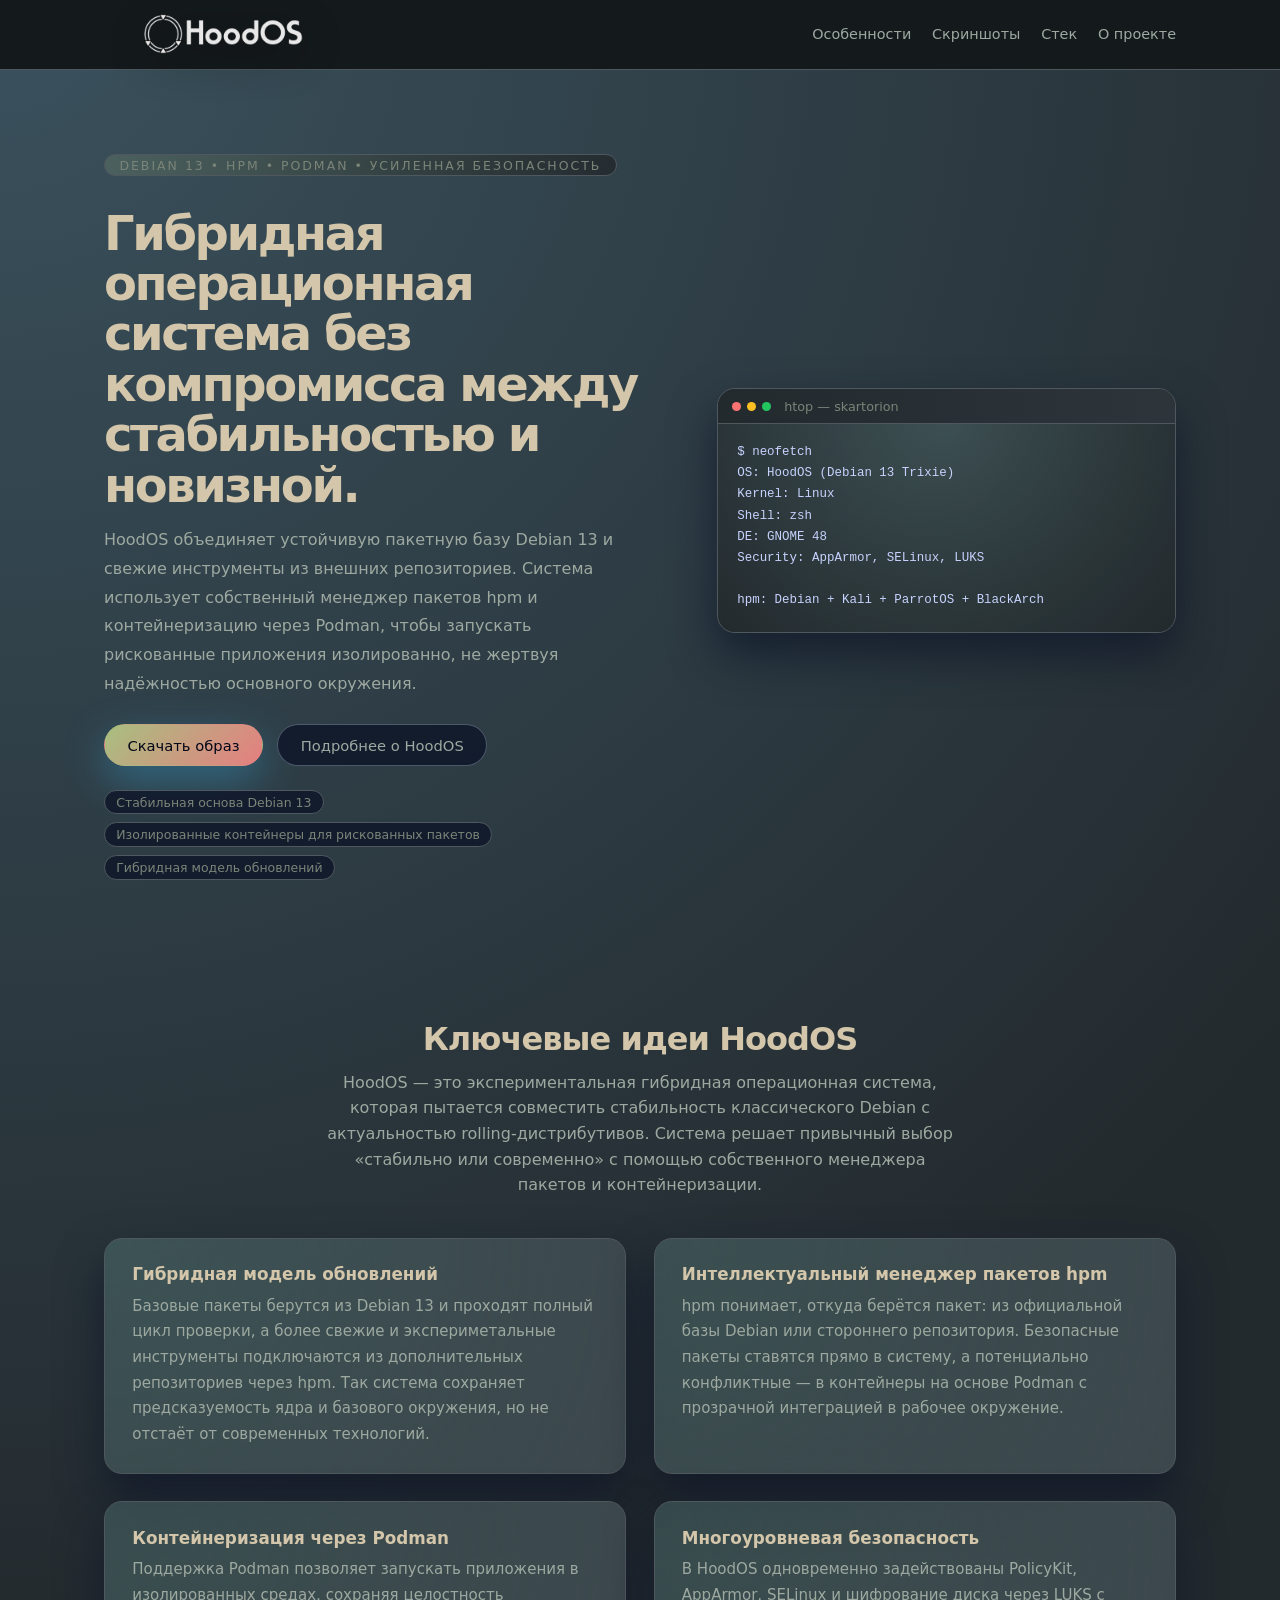
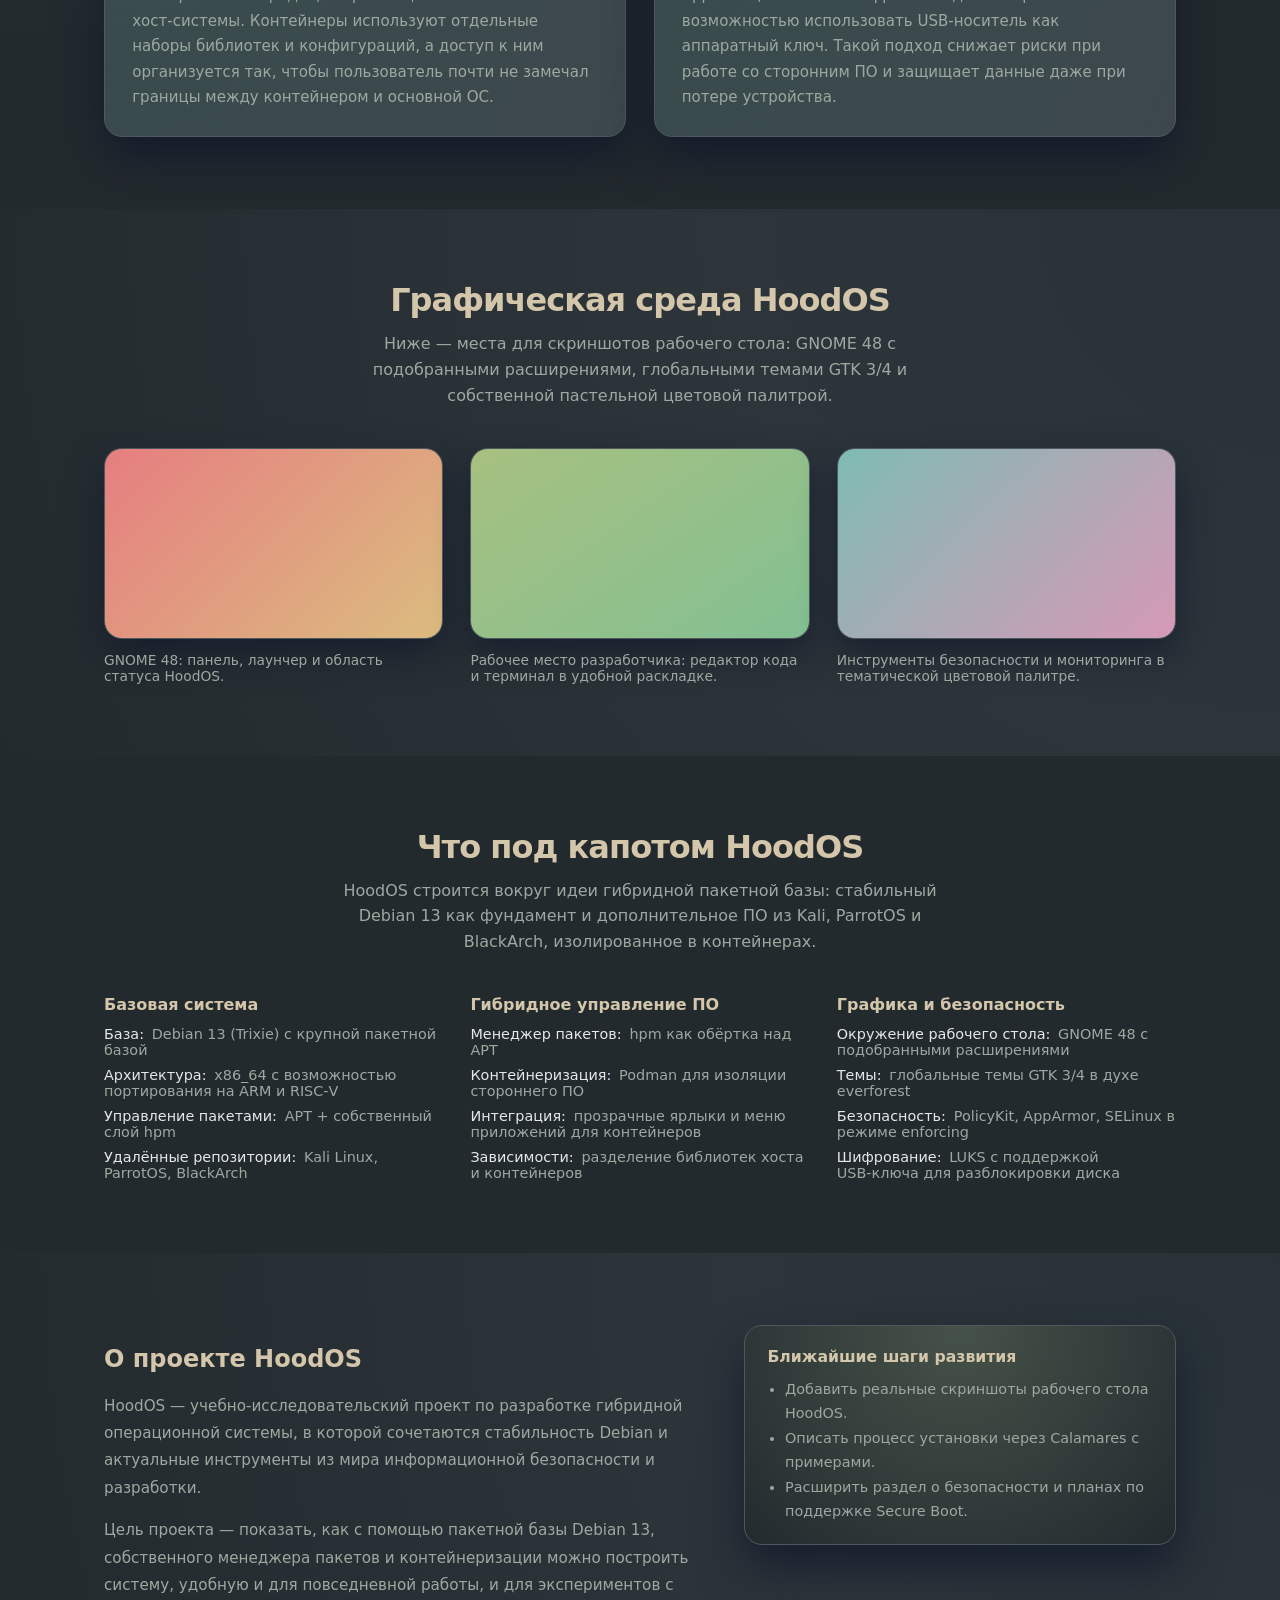
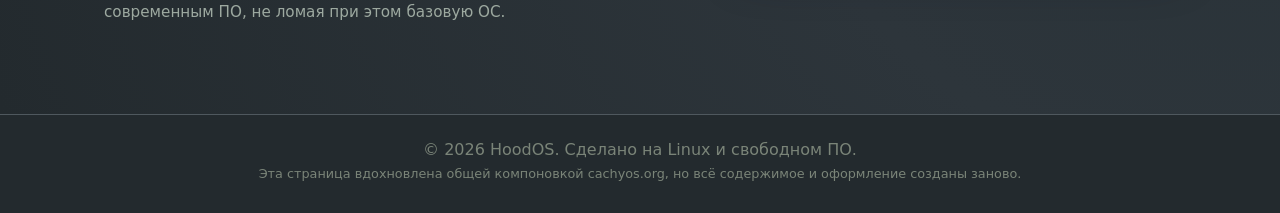
==== index.html @ 3ac6941f "Add HoodOS landing page and assets Made-with: Cursor" ====
<!DOCTYPE html>
<html lang="ru">
  <head>
    <meta charset="UTF-8" />
    <meta name="viewport" content="width=device-width, initial-scale=1" />
    <title>HoodOS • Гибридная операционная система</title>
    <meta
      name="description"
      content="HoodOS – гибридная операционная система на базе Debian 13 с собственным пакетным менеджером hpm, контейнеризацией через Podman и усиленной безопасностью."
    />
    <link rel="stylesheet" href="styles.css" />
  </head>
  <body>
    <header class="site-header">
      <div class="container header-inner">
        <div class="header-splash">
          <img
            src="media/hoodos-plymouth-splash.png"
            alt=""
            class="header-splash-image"
          />
        </div>
        <nav class="nav">
          <a href="#features" class="nav-link">Особенности</a>
          <a href="#screenshots" class="nav-link">Скриншоты</a>
          <a href="#stack" class="nav-link">Стек</a>
          <a href="#about" class="nav-link">О проекте</a>
        </nav>
      </div>
    </header>

    <main id="top">
      <!-- Hero -->
      <section class="section hero">
        <div class="container hero-grid">
          <div class="hero-copy">
            <p class="eyebrow">Debian 13 • hpm • Podman • усиленная безопасность</p>
            <h1>Гибридная операционная система без компромисса между стабильностью и новизной.</h1>
            <p class="lead">
              HoodOS объединяет устойчивую пакетную базу Debian 13 и свежие инструменты из внешних
              репозиториев. Система использует собственный менеджер пакетов hpm и контейнеризацию через
              Podman, чтобы запускать рискованные приложения изолированно, не жертвуя надёжностью основного
              окружения.
            </p>
            <div class="hero-actions">
              <a
                href="https://drive.google.com/uc?export=download&amp;id=16sUwLOO0Hw0hwD71aBhvVkX9TnULc65E"
                class="btn primary"
              >
                Скачать образ
              </a>
              <a href="#about" class="btn ghost">Подробнее о HoodOS</a>
            </div>
            <ul class="hero-pills">
              <li>Стабильная основа Debian 13</li>
              <li>Изолированные контейнеры для рискованных пакетов</li>
              <li>Гибридная модель обновлений</li>
            </ul>
          </div>

          <div class="hero-preview">
            <div class="glass-card hero-window">
              <div class="window-header">
                <span class="dot red"></span>
                <span class="dot amber"></span>
                <span class="dot green"></span>
                <span class="window-title">htop — skartorion</span>
              </div>
              <div class="window-body">
                <pre><code>$ neofetch
OS: HoodOS (Debian 13 Trixie)
Kernel: Linux
Shell: zsh
DE: GNOME 48
Security: AppArmor, SELinux, LUKS

hpm: Debian + Kali + ParrotOS + BlackArch</code></pre>
              </div>
            </div>
          </div>
        </div>
      </section>

      <!-- Features -->
      <section id="features" class="section">
        <div class="container">
          <header class="section-header">
            <h2>Ключевые идеи HoodOS</h2>
            <p>
              HoodOS — это экспериментальная гибридная операционная система, которая пытается совместить
              стабильность классического Debian с актуальностью rolling‑дистрибутивов. Система решает
              привычный выбор «стабильно или современно» с помощью собственного менеджера пакетов и
              контейнеризации.
            </p>
          </header>
          <div class="grid features-grid">
            <article class="feature-card glass-card">
              <h3>Гибридная модель обновлений</h3>
              <p>
                Базовые пакеты берутся из Debian 13 и проходят полный цикл проверки, а более свежие и
                экспериметальные инструменты подключаются из дополнительных репозиториев через hpm. Так
                система сохраняет предсказуемость ядра и базового окружения, но не отстаёт от современных
                технологий.
              </p>
            </article>
            <article class="feature-card glass-card">
              <h3>Интеллектуальный менеджер пакетов hpm</h3>
              <p>
                hpm понимает, откуда берётся пакет: из официальной базы Debian или стороннего репозитория.
                Безопасные пакеты ставятся прямо в систему, а потенциально конфликтные — в контейнеры на
                основе Podman с прозрачной интеграцией в рабочее окружение.
              </p>
            </article>
            <article class="feature-card glass-card">
              <h3>Контейнеризация через Podman</h3>
              <p>
                Поддержка Podman позволяет запускать приложения в изолированных средах, сохраняя целостность
                хост‑системы. Контейнеры используют отдельные наборы библиотек и конфигураций, а доступ к
                ним организуется так, чтобы пользователь почти не замечал границы между контейнером и
                основной ОС.
              </p>
            </article>
            <article class="feature-card glass-card">
              <h3>Многоуровневая безопасность</h3>
              <p>
                В HoodOS одновременно задействованы PolicyKit, AppArmor, SELinux и шифрование диска через
                LUKS с возможностью использовать USB‑носитель как аппаратный ключ. Такой подход снижает
                риски при работе со сторонним ПО и защищает данные даже при потере устройства.
              </p>
            </article>
          </div>
        </div>
      </section>

      <!-- Screenshots / gallery -->
      <section id="screenshots" class="section section-alt">
        <div class="container">
          <header class="section-header">
            <h2>Графическая среда HoodOS</h2>
            <p>
              Ниже — места для скриншотов рабочего стола: GNOME 48 с подобранными расширениями, глобальными
              темами GTK 3/4 и собственной пастельной цветовой палитрой.
            </p>
          </header>
          <div class="grid gallery-grid">
            <figure class="screenshot-card">
              <div class="screenshot-placeholder gradient-1"></div>
              <figcaption>GNOME 48: панель, лаунчер и область статуса HoodOS.</figcaption>
            </figure>
            <figure class="screenshot-card">
              <div class="screenshot-placeholder gradient-2"></div>
              <figcaption>Рабочее место разработчика: редактор кода и терминал в удобной раскладке.</figcaption>
            </figure>
            <figure class="screenshot-card">
              <div class="screenshot-placeholder gradient-3"></div>
              <figcaption>Инструменты безопасности и мониторинга в тематической цветовой палитре.</figcaption>
            </figure>
          </div>
        </div>
      </section>

      <!-- Stack -->
      <section id="stack" class="section">
        <div class="container">
          <header class="section-header">
            <h2>Что под капотом HoodOS</h2>
            <p>
              HoodOS строится вокруг идеи гибридной пакетной базы: стабильный Debian 13 как фундамент и
              дополнительное ПО из Kali, ParrotOS и BlackArch, изолированное в контейнерах.
            </p>
          </header>
          <div class="grid stack-grid">
            <div class="stack-column">
              <h3>Базовая система</h3>
              <ul class="stack-list">
                <li><span>База:</span> Debian 13 (Trixie) с крупной пакетной базой</li>
                <li><span>Архитектура:</span> x86_64 с возможностью портирования на ARM и RISC‑V</li>
                <li><span>Управление пакетами:</span> APT + собственный слой hpm</li>
                <li><span>Удалённые репозитории:</span> Kali Linux, ParrotOS, BlackArch</li>
              </ul>
            </div>
            <div class="stack-column">
              <h3>Гибридное управление ПО</h3>
              <ul class="stack-list">
                <li><span>Менеджер пакетов:</span> hpm как обёртка над APT</li>
                <li><span>Контейнеризация:</span> Podman для изоляции стороннего ПО</li>
                <li><span>Интеграция:</span> прозрачные ярлыки и меню приложений для контейнеров</li>
                <li><span>Зависимости:</span> разделение библиотек хоста и контейнеров</li>
              </ul>
            </div>
            <div class="stack-column">
              <h3>Графика и безопасность</h3>
              <ul class="stack-list">
                <li><span>Окружение рабочего стола:</span> GNOME 48 с подобранными расширениями</li>
                <li><span>Темы:</span> глобальные темы GTK 3/4 в духе everforest</li>
                <li><span>Безопасность:</span> PolicyKit, AppArmor, SELinux в режиме enforcing</li>
                <li><span>Шифрование:</span> LUKS с поддержкой USB‑ключа для разблокировки диска</li>
              </ul>
            </div>
          </div>
        </div>
      </section>

      <!-- About / footer CTA -->
      <section id="about" class="section section-alt">
        <div class="container about-grid">
          <div>
            <h2>О проекте HoodOS</h2>
            <p>
              HoodOS — учебно‑исследовательский проект по разработке гибридной операционной системы, в
              которой сочетаются стабильность Debian и актуальные инструменты из мира информационной
              безопасности и разработки.
            </p>
            <p>
              Цель проекта — показать, как с помощью пакетной базы Debian 13, собственного менеджера пакетов
              и контейнеризации можно построить систему, удобную и для повседневной работы, и для
              экспериментов с современным ПО, не ломая при этом базовую ОС.
            </p>
          </div>
          <div class="about-side">
            <div class="glass-card note-card">
              <h3>Ближайшие шаги развития</h3>
              <ul>
                <li>Добавить реальные скриншоты рабочего стола HoodOS.</li>
                <li>Описать процесс установки через Calamares с примерами.</li>
                <li>Расширить раздел о безопасности и планах по поддержке Secure Boot.</li>
              </ul>
            </div>
          </div>
        </div>
      </section>
    </main>

    <footer class="site-footer">
      <div class="container footer-inner">
        <p class="muted">
          &copy; <span id="year"></span> HoodOS. Сделано на Linux и свободном ПО.
        </p>
        <p class="muted small">
          Эта страница вдохновлена общей компоновкой cachyos.org, но всё содержимое и оформление созданы
          заново.
        </p>
      </div>
    </footer>

    <script>
      // Keep the footer year up to date.
      const yearEl = document.getElementById("year");
      if (yearEl) yearEl.textContent = new Date().getFullYear().toString();
    </script>
  </body>
</html>
---- styles.css ----
/* 
  Skartorion landing page
  Simple, modern layout inspired by cachyos.org but fully custom.
*/

:root {
  --bg: #232a2e;
  --bg-alt: #2d353b;
  --surface: #343f44;
  --surface-soft: #3d484d;
  --accent: #a7c080;
  --accent-soft: rgba(167, 192, 128, 0.18);
  --accent-strong: #e67e80;
  --border-subtle: rgba(148, 163, 184, 0.3);
  --text: #d3c6aa;
  --text-soft: #9da9a0;
  --text-muted: #7a8478;
  --radius-lg: 18px;
  --radius-md: 12px;
  --radius-pill: 999px;
  --shadow-soft: 0 22px 45px rgba(15, 23, 42, 0.75);
  --shadow-subtle: 0 16px 35px rgba(15, 23, 42, 0.65);
  --max-width: 1120px;
  --transition-fast: 160ms ease-out;
}

*,
*::before,
*::after {
  box-sizing: border-box;
}

html,
body {
  margin: 0;
  padding: 0;
}

body {
  min-height: 100vh;
  font-family: system-ui, -apple-system, BlinkMacSystemFont, "SF Pro Text", "Segoe UI",
    sans-serif;
  background: radial-gradient(circle at top left, #3a515d 0, var(--bg) 45%, #232a2e 100%);
  color: var(--text);
  -webkit-font-smoothing: antialiased;
  text-rendering: optimizeLegibility;
}

a {
  color: inherit;
  text-decoration: none;
}

img {
  max-width: 100%;
  display: block;
}

.container {
  width: 100%;
  max-width: var(--max-width);
  margin: 0 auto;
  padding: 0 1.5rem;
}

.section {
  padding: 4.5rem 0;
}

.section-alt {
  background: radial-gradient(circle at top right, #3a515d33 0, var(--bg-alt) 40%, #232a2e 100%);
}

.section-header {
  max-width: 640px;
  margin: 0 auto 2.5rem;
  text-align: center;
}

.section-header h2 {
  font-size: clamp(1.7rem, 1.2rem + 1vw, 2rem);
  letter-spacing: -0.03em;
  margin: 0 0 0.75rem;
}

.section-header p {
  margin: 0;
  color: var(--text-soft);
  line-height: 1.6;
}

/* Header */

.site-header {
  position: sticky;
  top: 0;
  z-index: 20;
  backdrop-filter: blur(18px);
  background: #14191c;
  border-bottom: 1px solid #4f585e;
}

.header-inner {
  display: flex;
  align-items: center;
  justify-content: space-between;
  padding: 0.9rem 1.5rem;
}

.brand {
  display: inline-flex;
  align-items: center;
  gap: 0.6rem;
}

.brand-mark {
  width: 32px;
  height: 32px;
  border-radius: 14px;
  background: conic-gradient(from 220deg, #a7c080, #7fbbb3, #e69875, #a7c080);
  padding: 2px;
  box-shadow: 0 0 0 1px rgba(15, 23, 42, 0.7), 0 18px 30px rgba(15, 23, 42, 0.9);
}

.brand-logo {
  width: 100%;
  height: 100%;
  border-radius: inherit;
  display: block;
}

.brand-text {
  display: flex;
  flex-direction: column;
}

.brand-title {
  font-weight: 600;
  letter-spacing: -0.03em;
}

.brand-subtitle {
  font-size: 0.75rem;
  color: var(--text-muted);
}

.nav {
  display: flex;
  align-items: center;
  gap: 1.3rem;
  font-size: 0.9rem;
}

.nav-link {
  color: var(--text-soft);
  padding: 0.25rem 0;
  position: relative;
  transition: color var(--transition-fast);
}

.nav-link::after {
  content: "";
  position: absolute;
  left: 0;
  right: 0;
  bottom: -0.1rem;
  height: 2px;
  border-radius: 999px;
  background: linear-gradient(90deg, var(--accent), var(--accent-strong));
  transform-origin: center;
  transform: scaleX(0);
  transition: transform var(--transition-fast);
}

.nav-link:hover {
  color: #e5e7eb;
}

.nav-link:hover::after {
  transform: scaleX(1);
}

@media (max-width: 720px) {
  .nav {
    display: none;
  }
}

/* Hero */

.hero {
  padding-top: 4.5rem;
  padding-bottom: 4.25rem;
}

.hero-grid {
  display: grid;
  grid-template-columns: minmax(0, 1.1fr) minmax(0, 0.9fr);
  gap: 3.25rem;
  align-items: center;
}

.eyebrow {
  display: inline-flex;
  align-items: center;
  gap: 0.4rem;
  padding: 0.15rem 0.9rem;
  border-radius: 999px;
  font-size: 0.78rem;
  text-transform: uppercase;
  letter-spacing: 0.16em;
  color: var(--text-muted);
  background: radial-gradient(circle at left, rgba(167, 192, 128, 0.18), rgba(35, 42, 46, 0.9));
  border: 1px solid #4f585e;
}

.hero-copy h1 {
  font-size: clamp(2.25rem, 2rem + 1.4vw, 3rem);
  line-height: 1.05;
  letter-spacing: -0.05em;
  margin: 1.2rem 0 1rem;
}

.lead {
  margin: 0;
  color: var(--text-soft);
  font-size: 1rem;
  line-height: 1.8;
  max-width: 34rem;
}

.hero-actions {
  display: flex;
  flex-wrap: wrap;
  gap: 0.9rem;
  margin: 1.6rem 0 1.2rem;
}

.btn {
  display: inline-flex;
  align-items: center;
  justify-content: center;
  padding: 0.7rem 1.4rem;
  border-radius: var(--radius-pill);
  font-size: 0.92rem;
  font-weight: 500;
  border: 1px solid transparent;
  cursor: pointer;
  transition:
    background-color var(--transition-fast),
    color var(--transition-fast),
    border-color var(--transition-fast),
    transform 140ms ease-out,
    box-shadow 160ms ease-out;
}

.btn.primary {
  background: linear-gradient(135deg, var(--accent), var(--accent-strong));
  color: #020617;
  box-shadow: 0 14px 40px rgba(56, 189, 248, 0.35);
}

.btn.primary:hover {
  transform: translateY(-1px);
  box-shadow: 0 18px 44px rgba(56, 189, 248, 0.45);
}

.btn.ghost {
  background: rgba(15, 23, 42, 0.85);
  border-color: rgba(148, 163, 184, 0.45);
  color: var(--text-soft);
}

.btn.ghost:hover {
  border-color: rgba(148, 163, 184, 0.8);
  color: #e5e7eb;
  background: rgba(15, 23, 42, 0.98);
}

.hero-pills {
  list-style: none;
  display: flex;
  flex-wrap: wrap;
  gap: 0.5rem;
  padding: 0;
  margin: 1.5rem 0 0;
}

.hero-pills li {
  padding: 0.24rem 0.7rem;
  font-size: 0.78rem;
  border-radius: 999px;
  border: 1px solid #4f585e;
  color: var(--text-muted);
  background: rgba(15, 23, 42, 0.85);
}

.hero-preview {
  position: relative;
}

.glass-card {
  background: linear-gradient(145deg, rgba(52, 63, 68, 0.96), rgba(35, 42, 46, 0.9));
  border-radius: var(--radius-lg);
  border: 1px solid #4f585e;
  box-shadow: var(--shadow-soft);
  overflow: hidden;
  backdrop-filter: blur(18px);
}

.hero-window {
  padding: 0;
  overflow: hidden;
}

.window-header {
  display: flex;
  align-items: center;
  gap: 0.4rem;
  padding: 0.6rem 0.85rem;
  background: linear-gradient(90deg, #232a2e, #2d353b);
  border-bottom: 1px solid #4f585e;
}

.dot {
  width: 9px;
  height: 9px;
  border-radius: 999px;
}

.dot.red {
  background: #f97373;
}

.dot.amber {
  background: #fbbf24;
}

.dot.green {
  background: #22c55e;
}

.window-title {
  margin-left: 0.4rem;
  font-size: 0.8rem;
  color: var(--text-muted);
}

.window-body {
  padding: 1.1rem 1.2rem 1.3rem;
  background: radial-gradient(circle at top, rgba(127, 187, 179, 0.18), #232a2e);
}

.window-body pre {
  margin: 0;
  font-family: "JetBrains Mono", ui-monospace, SFMono-Regular, Menlo, Monaco, Consolas,
    "Liberation Mono", "Courier New", monospace;
  font-size: 0.78rem;
  line-height: 1.7;
  color: #c7d2fe;
  white-space: pre-wrap;
}

/* Features */

.grid {
  display: grid;
  gap: 1.7rem;
}

.features-grid {
  grid-template-columns: repeat(2, minmax(0, 1fr));
}

.feature-card {
  padding: 1.6rem 1.7rem;
  background: radial-gradient(circle at top left, rgba(127, 187, 179, 0.24), var(--surface-soft));
}

.feature-card h3 {
  margin: 0 0 0.6rem;
  font-size: 1.05rem;
}

.feature-card p {
  margin: 0;
  color: var(--text-soft);
  font-size: 0.94rem;
  line-height: 1.7;
}

/* Gallery */

.gallery-grid {
  grid-template-columns: repeat(3, minmax(0, 1fr));
}

.screenshot-card {
  margin: 0;
}

.screenshot-placeholder {
  border-radius: var(--radius-lg);
  aspect-ratio: 16 / 9;
  border: 1px solid #4f585e;
  box-shadow: var(--shadow-subtle);
  background-size: 200% 200%;
  animation: galleryShift 18s ease-in-out infinite alternate;
}

.gradient-1 {
  background-image: linear-gradient(135deg, #e67e80, #dbbc7f, #a7c080);
}

.gradient-2 {
  background-image: linear-gradient(145deg, #a7c080, #83c092, #7fbbb3);
}

.gradient-3 {
  background-image: linear-gradient(135deg, #7fbbb3, #d699b6, #e69875);
}

.screenshot-card figcaption {
  margin-top: 0.8rem;
  font-size: 0.86rem;
  color: var(--text-soft);
}

@keyframes galleryShift {
  0% {
    background-position: 0% 0%;
  }
  50% {
    background-position: 50% 100%;
  }
  100% {
    background-position: 100% 0%;
  }
}

/* Stack */

.stack-grid {
  grid-template-columns: repeat(3, minmax(0, 1fr));
}

.stack-column h3 {
  margin: 0 0 0.8rem;
  font-size: 1rem;
}

.stack-list {
  list-style: none;
  padding: 0;
  margin: 0;
  display: grid;
  gap: 0.55rem;
  font-size: 0.9rem;
  color: var(--text-soft);
}

.stack-list li span {
  color: #e5e7eb;
  font-weight: 500;
  margin-right: 0.2rem;
}

/* About */

.about-grid {
  display: grid;
  grid-template-columns: minmax(0, 1.4fr) minmax(0, 1fr);
  gap: 2.2rem;
  align-items: start;
}

.about-grid p {
  color: var(--text-soft);
  font-size: 0.95rem;
  line-height: 1.8;
}

.about-grid p + p {
  margin-top: 0.85rem;
}

.about-side {
  display: flex;
  justify-content: flex-end;
}

.note-card {
  padding: 1.3rem 1.4rem;
  background: radial-gradient(circle at top, rgba(167, 192, 128, 0.22), rgba(35, 42, 46, 0.95));
}

.note-card h3 {
  margin: 0 0 0.7rem;
  font-size: 0.98rem;
}

.note-card ul {
  margin: 0;
  padding-left: 1.1rem;
  color: var(--text-soft);
  font-size: 0.9rem;
  line-height: 1.7;
}

/* Footer */

.site-footer {
  border-top: 1px solid #4f585e;
  padding: 1.6rem 0 2rem;
  background: radial-gradient(circle at bottom, #232a2e, #232a2e 40%, #232a2e 100%);
}

/* Header splash */

.header-splash {
  display: flex;
  align-items: center;
  margin-right: auto;
}

.header-splash-image {
  height: 40px;
  width: auto;
  opacity: 0.9;
  filter: drop-shadow(0 10px 25px rgba(0, 0, 0, 0.7));
}

@media (max-width: 960px) {
  .header-splash {
    display: none;
  }
}

.footer-inner {
  text-align: center;
}

.muted {
  color: var(--text-muted);
  margin: 0;
}

.muted.small {
  margin-top: 0.4rem;
  font-size: 0.8rem;
}

/* Responsive */

@media (max-width: 960px) {
  .hero-grid {
    grid-template-columns: minmax(0, 1fr);
  }

  .hero-preview {
    order: -1;
  }

  .stack-grid {
    grid-template-columns: repeat(2, minmax(0, 1fr));
  }

  .gallery-grid {
    grid-template-columns: repeat(2, minmax(0, 1fr));
  }
}

@media (max-width: 720px) {
  .section {
    padding: 3.5rem 0;
  }

  .header-inner {
    padding-inline: 1.25rem;
  }

  .hero {
    padding-top: 3.2rem;
    padding-bottom: 3.2rem;
  }

  .hero-actions {
    flex-direction: column;
    align-items: flex-start;
  }

  .features-grid {
    grid-template-columns: minmax(0, 1fr);
  }

  .stack-grid {
    grid-template-columns: minmax(0, 1fr);
  }

  .gallery-grid {
    grid-template-columns: minmax(0, 1fr);
  }

  .about-grid {
    grid-template-columns: minmax(0, 1fr);
  }

  .about-side {
    justify-content: flex-start;
  }
}
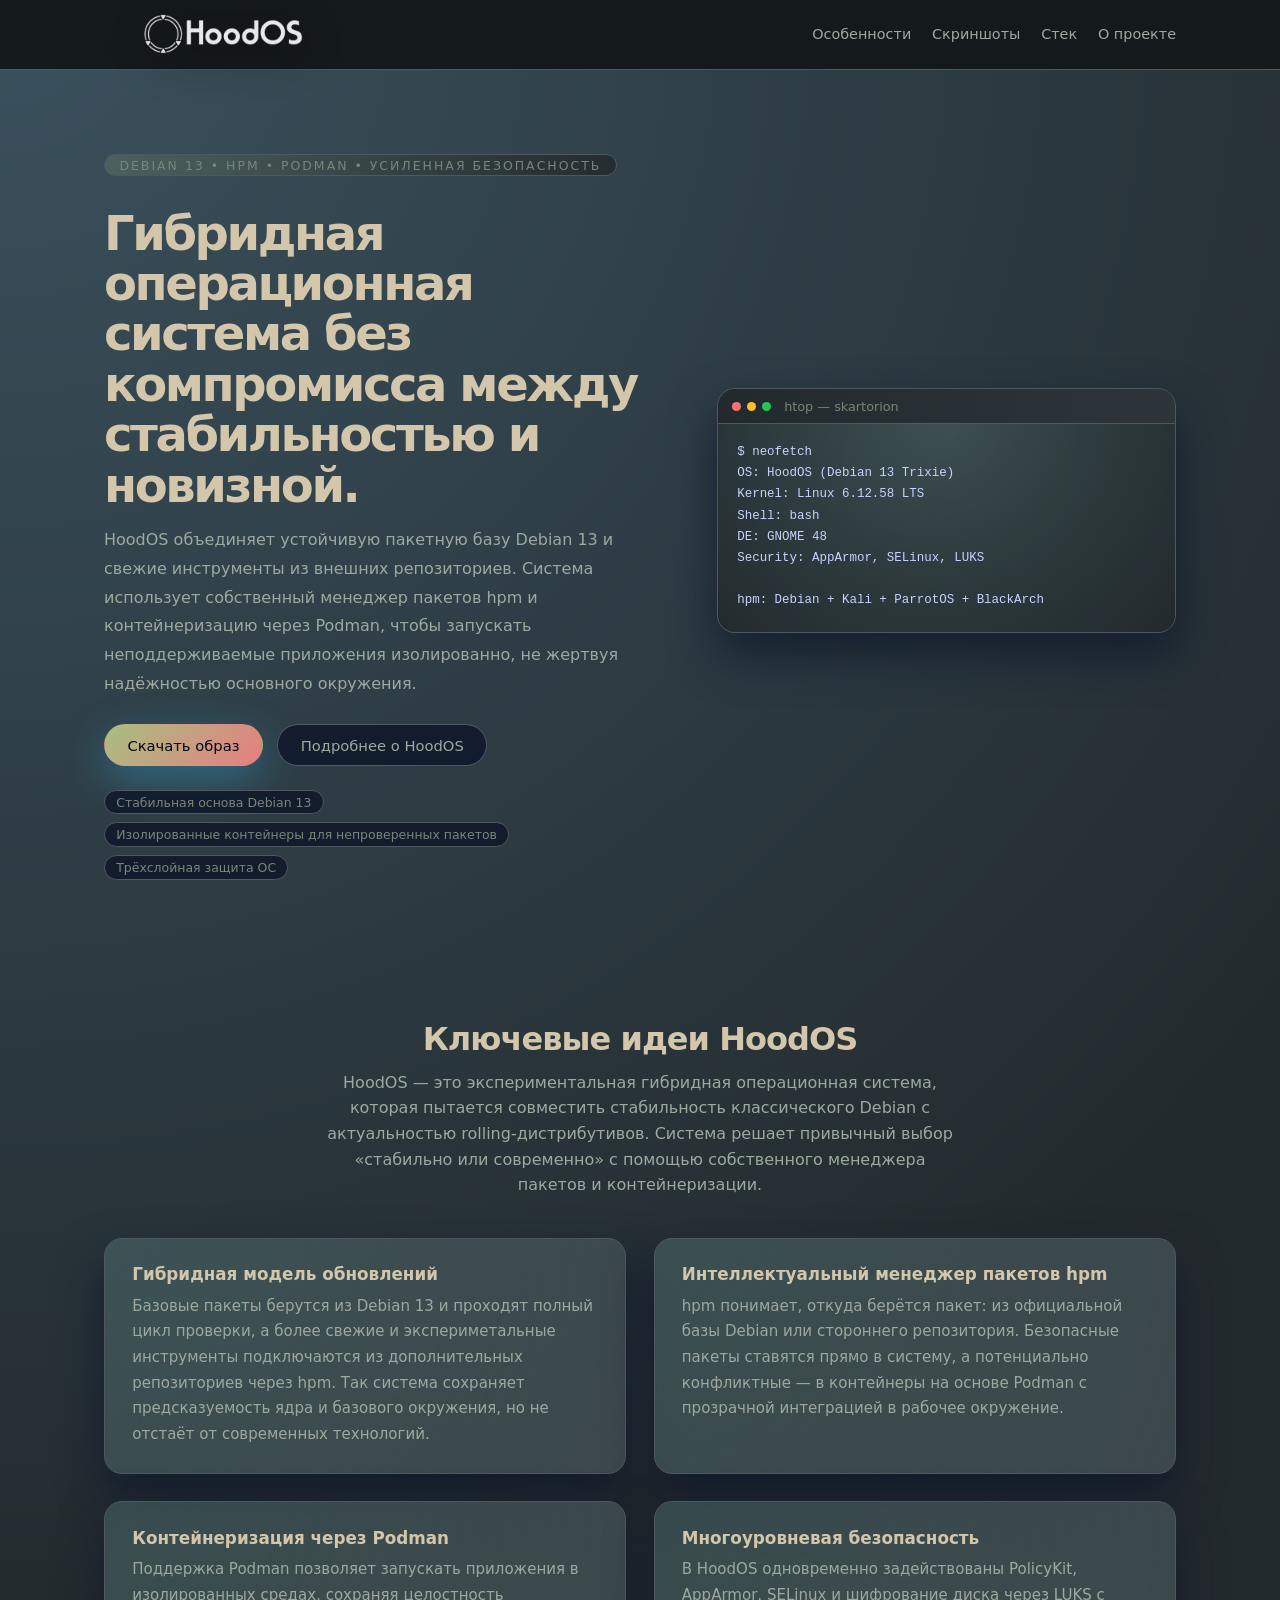
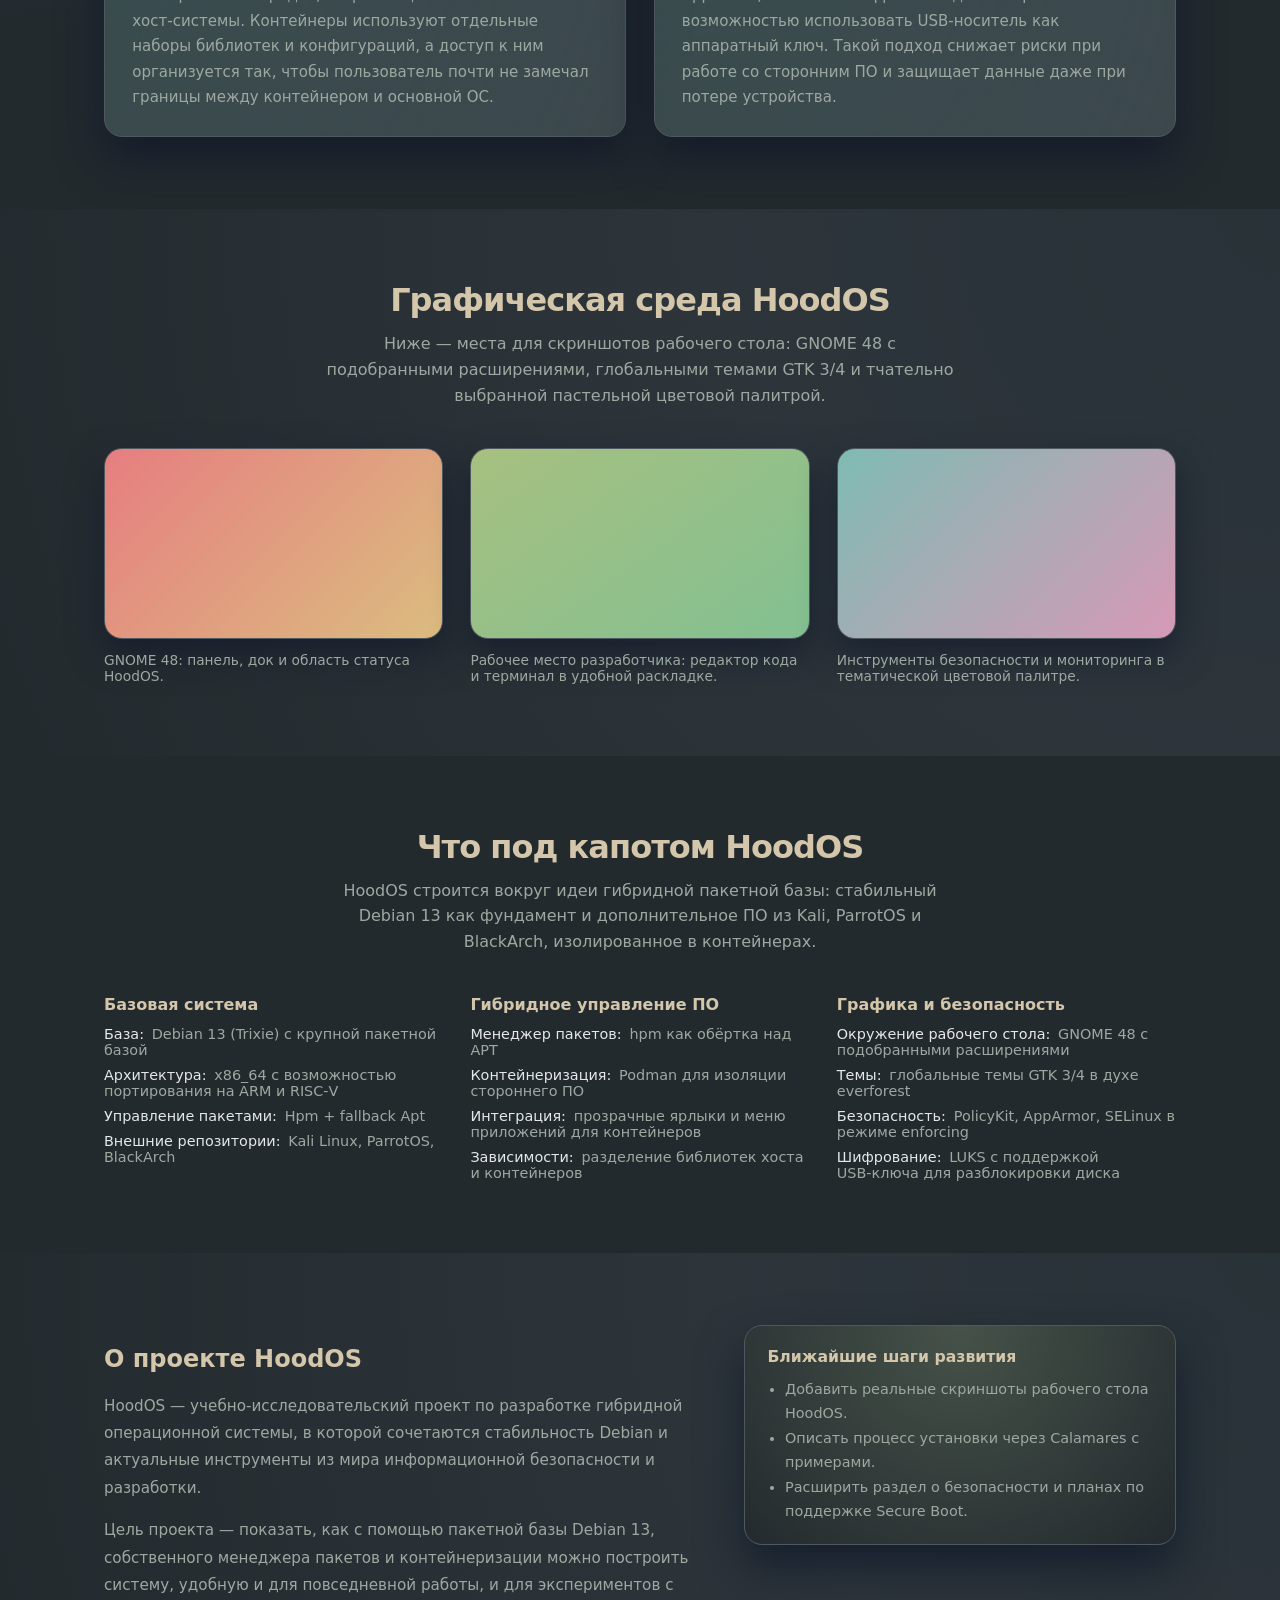
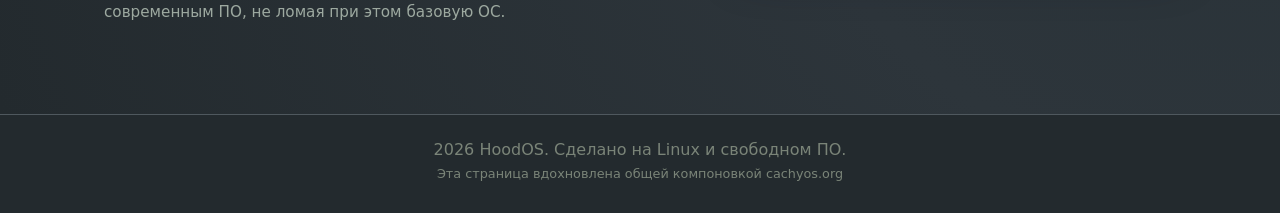
==== commit 34ae642d: "Update index.html" ====
--- a/index.html
+++ b/index.html
@@ -39,7 +39,7 @@
             <p class="lead">
               HoodOS объединяет устойчивую пакетную базу Debian 13 и свежие инструменты из внешних
               репозиториев. Система использует собственный менеджер пакетов hpm и контейнеризацию через
-              Podman, чтобы запускать рискованные приложения изолированно, не жертвуя надёжностью основного
+              Podman, чтобы запускать неподдерживаемые приложения изолированно, не жертвуя надёжностью основного
               окружения.
             </p>
             <div class="hero-actions">
@@ -53,8 +53,8 @@
             </div>
             <ul class="hero-pills">
               <li>Стабильная основа Debian 13</li>
-              <li>Изолированные контейнеры для рискованных пакетов</li>
-              <li>Гибридная модель обновлений</li>
+              <li>Изолированные контейнеры для непроверенных пакетов</li>
+              <li>Трёхслойная защита ОС</li>
             </ul>
           </div>
 
@@ -69,8 +69,8 @@
               <div class="window-body">
                 <pre><code>$ neofetch
 OS: HoodOS (Debian 13 Trixie)
-Kernel: Linux
-Shell: zsh
+Kernel: Linux 6.12.58 LTS
+Shell: bash
 DE: GNOME 48
 Security: AppArmor, SELinux, LUKS
 
@@ -139,13 +139,13 @@
             <h2>Графическая среда HoodOS</h2>
             <p>
               Ниже — места для скриншотов рабочего стола: GNOME 48 с подобранными расширениями, глобальными
-              темами GTK 3/4 и собственной пастельной цветовой палитрой.
+              темами GTK 3/4 и тчательно выбранной пастельной цветовой палитрой.
             </p>
           </header>
           <div class="grid gallery-grid">
             <figure class="screenshot-card">
               <div class="screenshot-placeholder gradient-1"></div>
-              <figcaption>GNOME 48: панель, лаунчер и область статуса HoodOS.</figcaption>
+              <figcaption>GNOME 48: панель, док и область статуса HoodOS.</figcaption>
             </figure>
             <figure class="screenshot-card">
               <div class="screenshot-placeholder gradient-2"></div>
@@ -175,8 +175,8 @@
               <ul class="stack-list">
                 <li><span>База:</span> Debian 13 (Trixie) с крупной пакетной базой</li>
                 <li><span>Архитектура:</span> x86_64 с возможностью портирования на ARM и RISC‑V</li>
-                <li><span>Управление пакетами:</span> APT + собственный слой hpm</li>
-                <li><span>Удалённые репозитории:</span> Kali Linux, ParrotOS, BlackArch</li>
+                <li><span>Управление пакетами:</span> Hpm + fallback Apt</li>
+                <li><span>Внешние репозитории:</span> Kali Linux, ParrotOS, BlackArch</li>
               </ul>
             </div>
             <div class="stack-column">
@@ -234,11 +234,10 @@
     <footer class="site-footer">
       <div class="container footer-inner">
         <p class="muted">
-          &copy; <span id="year"></span> HoodOS. Сделано на Linux и свободном ПО.
+          <span id="year"></span> HoodOS. Сделано на Linux и свободном ПО.
         </p>
         <p class="muted small">
-          Эта страница вдохновлена общей компоновкой cachyos.org, но всё содержимое и оформление созданы
-          заново.
+          Эта страница вдохновлена общей компоновкой cachyos.org
         </p>
       </div>
     </footer>
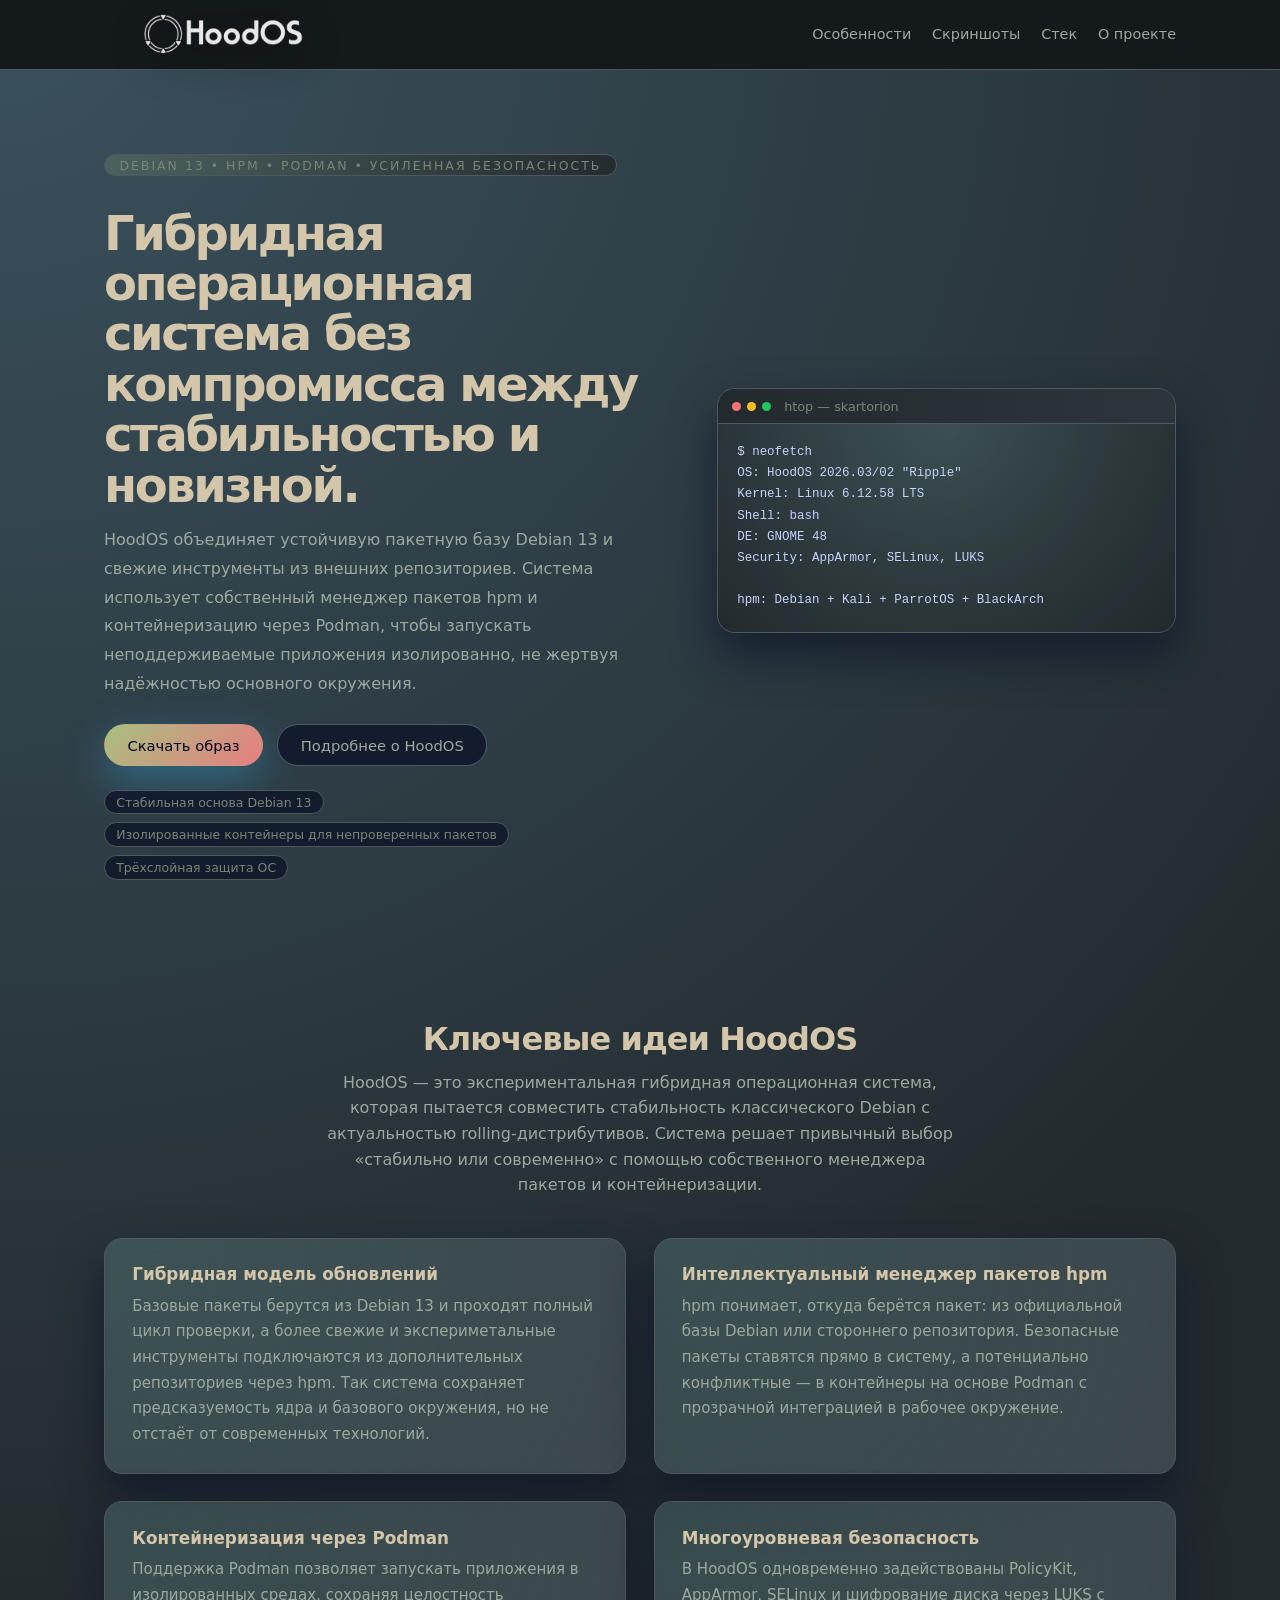
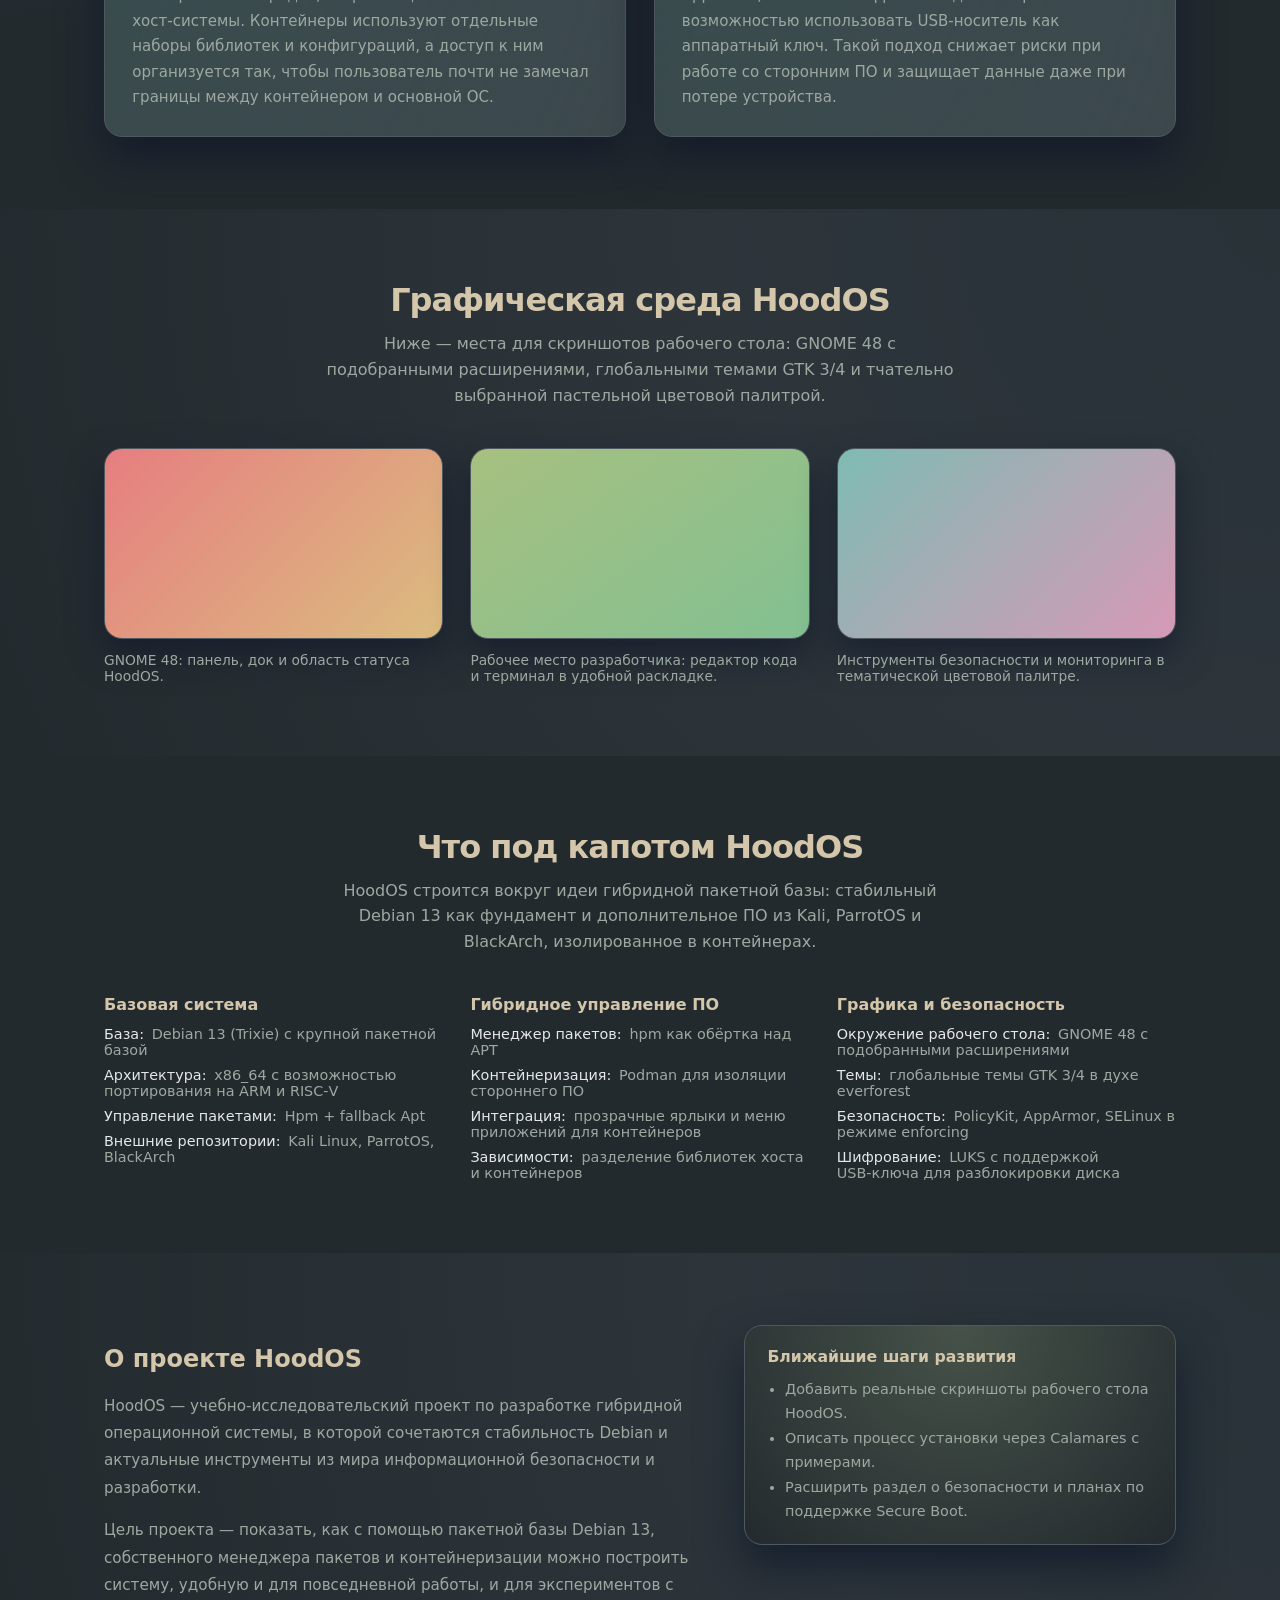
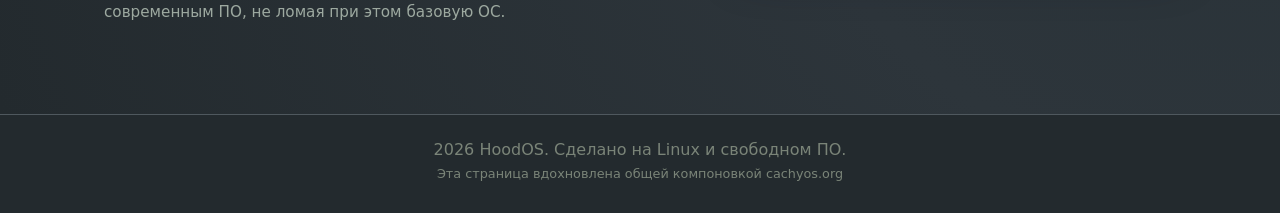
==== commit 8c307579: "Update index.html" ====
--- a/index.html
+++ b/index.html
@@ -68,7 +68,7 @@
               </div>
               <div class="window-body">
                 <pre><code>$ neofetch
-OS: HoodOS (Debian 13 Trixie)
+OS: HoodOS 2026.03/02 "Ripple"
 Kernel: Linux 6.12.58 LTS
 Shell: bash
 DE: GNOME 48
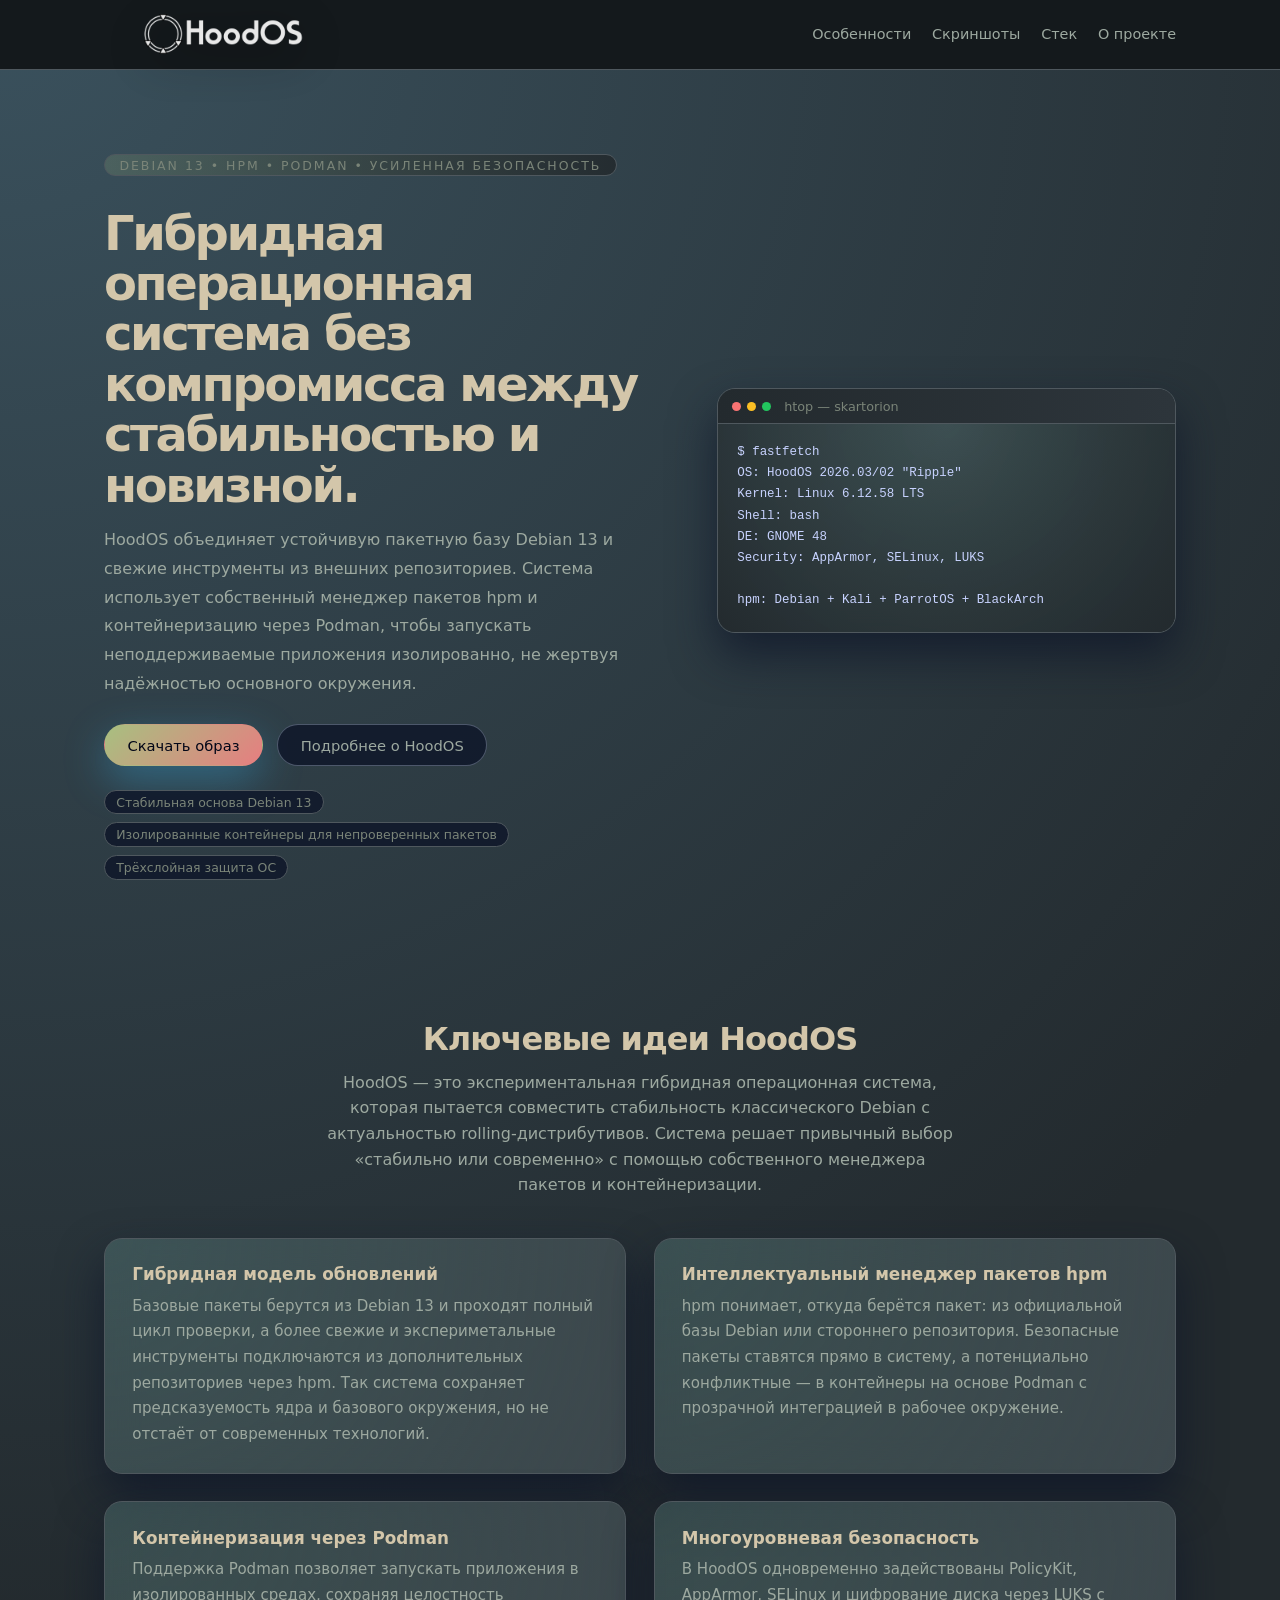
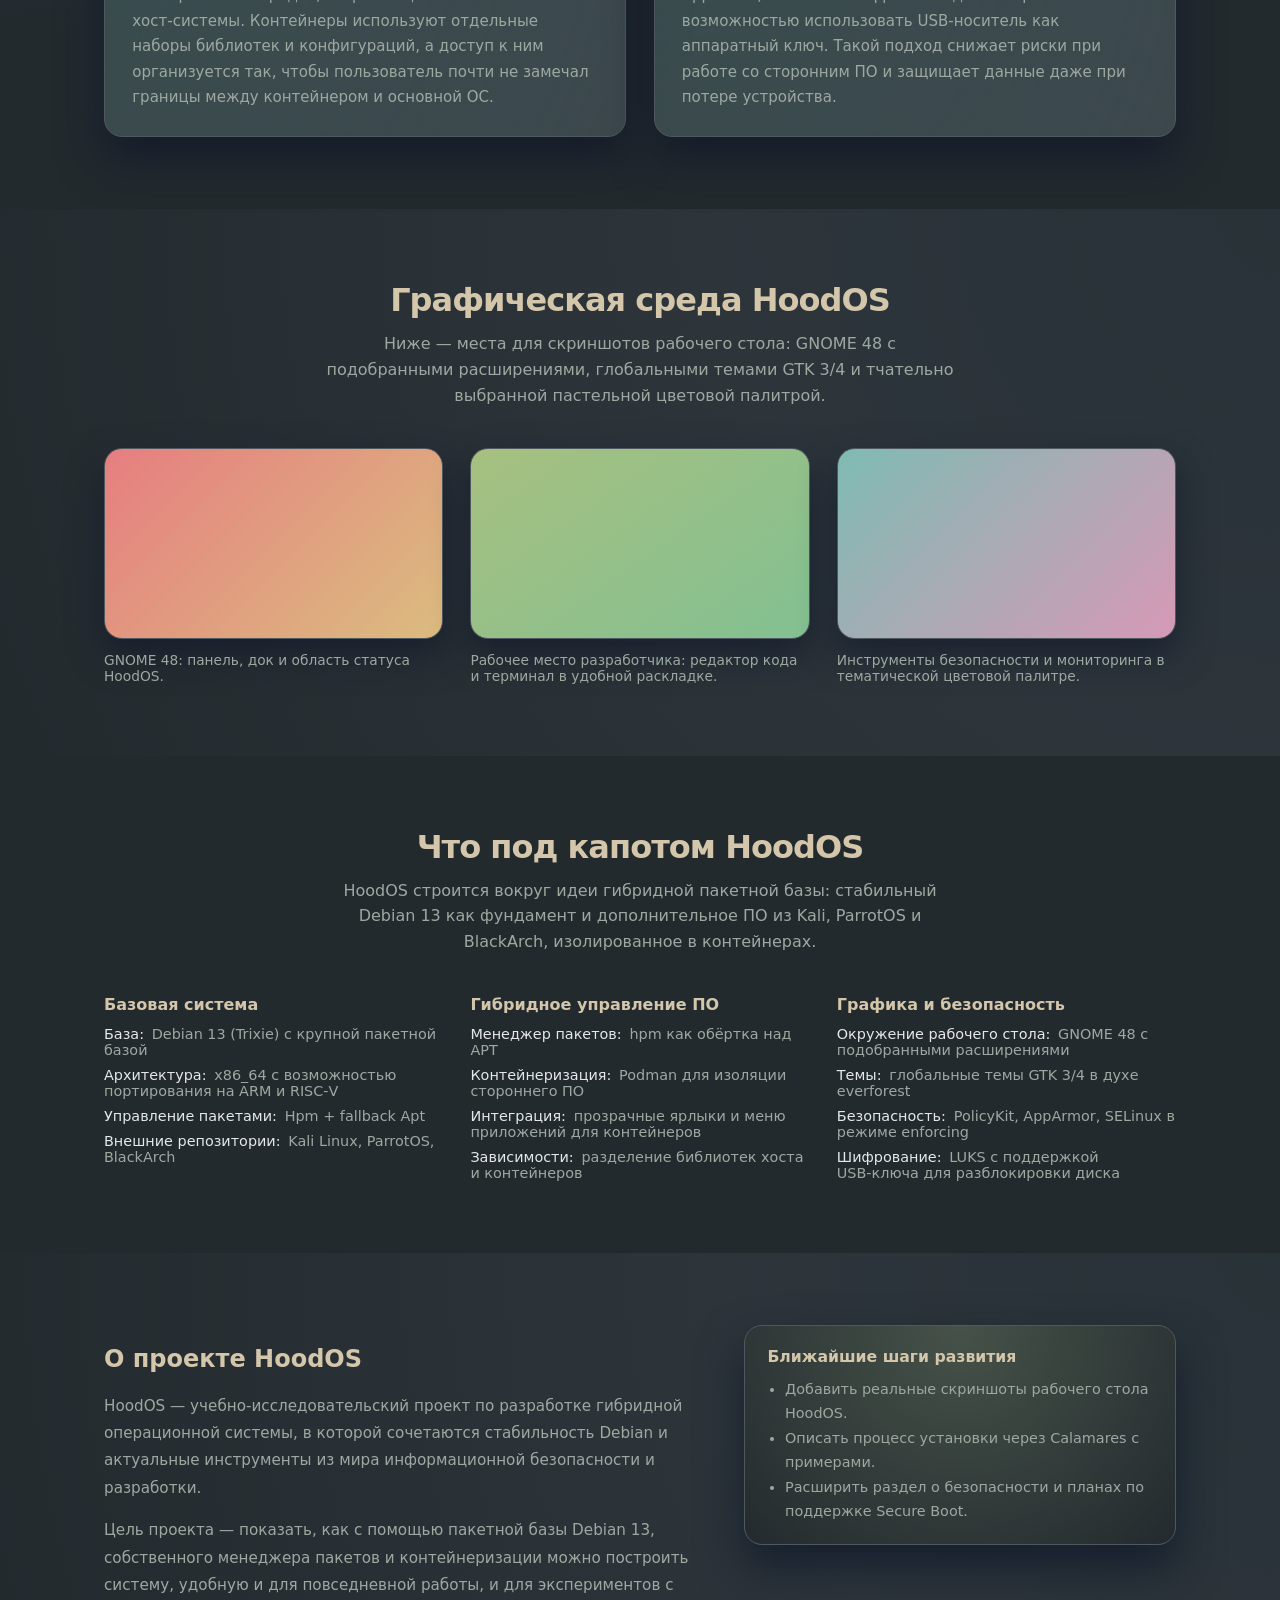
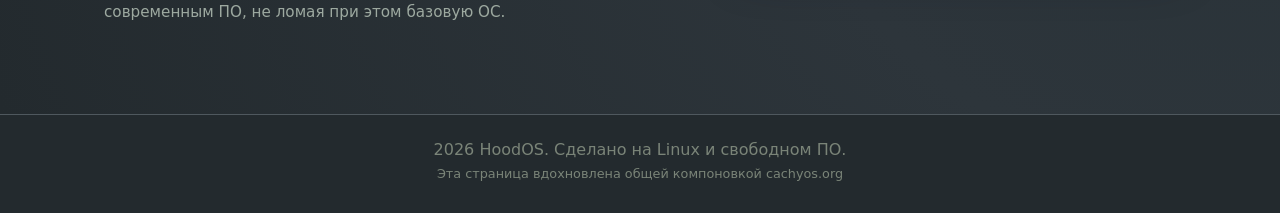
==== commit eab43567: "Update index.html" ====
--- a/index.html
+++ b/index.html
@@ -67,7 +67,7 @@
                 <span class="window-title">htop — skartorion</span>
               </div>
               <div class="window-body">
-                <pre><code>$ neofetch
+                <pre><code>$ fastfetch
 OS: HoodOS 2026.03/02 "Ripple"
 Kernel: Linux 6.12.58 LTS
 Shell: bash
